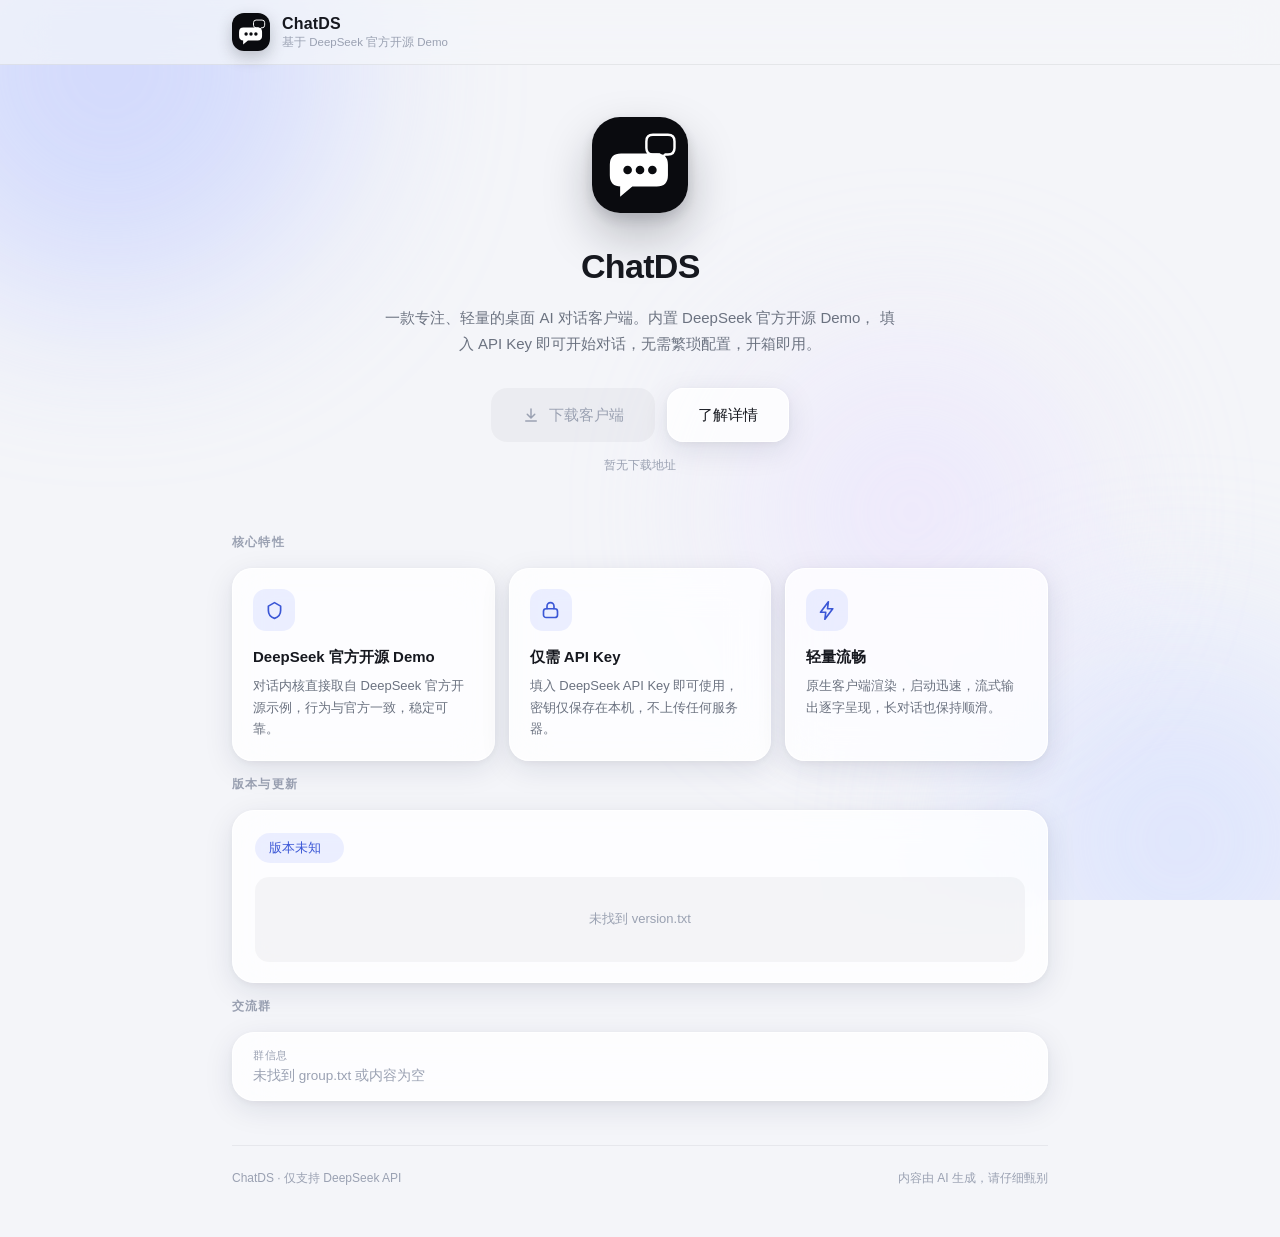
==== index.html @ 95b1613e "Update print statement from 'Hello' to 'Goodbye'" ====
<!DOCTYPE html>
<html lang="zh-CN">
<head>
<meta charset="utf-8">
<meta name="viewport" content="width=device-width,initial-scale=1,viewport-fit=cover,maximum-scale=1">
<meta name="theme-color" content="#F4F5F9" media="(prefers-color-scheme: light)">
<meta name="theme-color" content="#0C0E13" media="(prefers-color-scheme: dark)">
<title>ChatDS · 智能对话客户端</title>
<link rel="icon" href="data:image/svg+xml,%3Csvg xmlns='http://www.w3.org/2000/svg' viewBox='0 0 1024 1024'%3E%3Crect width='1024' height='1024' rx='220' fill='%23000'/%3E%3Cpath d='M310 390H690Q810 390 810 510V620Q810 740 690 740H430L300 850V740H310Q190 740 190 620V510Q190 390 310 390Z' fill='%23fff'/%3E%3C/svg%3E">
<style>
*,*::before,*::after{box-sizing:border-box;}

/* ================= 变量：浅色（默认） ================= */
:root{
  --primary:#4D6BFE;
  --primary-2:#5B78FF;
  --primary-600:#3B57D6;

  --bg:#F4F5F9;
  --nav-bg:rgba(244,245,249,.72);

  --text:#16181F;
  --text-2:#6B7280;
  --text-3:#9AA1B2;

  --line:rgba(17,24,39,.07);
  --border-card:rgba(255,255,255,.9);
  --border-soft:rgba(17,24,39,.06);
  --border-row:rgba(17,24,39,.055);

  --surface:rgba(255,255,255,.78);
  --surface-solid:#ffffff;
  --surface-sunken:rgba(17,24,39,.035);

  --tint:rgba(77,107,254,.1);
  --tint-strong:rgba(77,107,254,.18);
  --quote-bg:rgba(77,107,254,.07);
  --quote-text:#4A5060;
  --code-bg:rgba(77,107,254,.09);
  --code-text:var(--primary-600);

  --shadow-md:0 8px 30px rgba(23,32,68,.10),0 2px 8px rgba(16,24,40,.05);
  --shadow-lg:0 20px 60px rgba(23,32,68,.16),0 4px 14px rgba(16,24,40,.06);

  --ease:cubic-bezier(.32,.72,0,1);
  --mono:ui-monospace,SFMono-Regular,"SF Mono",Menlo,Consolas,monospace;
}

/* ================= 变量：深色 ================= */
@media (prefers-color-scheme: dark){
  :root{
    --primary:#7A90FF;
    --primary-2:#8CA1FF;
    --primary-600:#A6B6FF;

    --bg:#0C0E13;
    --nav-bg:rgba(12,14,19,.72);

    --text:#E9EBF2;
    --text-2:#9BA3B5;
    --text-3:#6B7385;

    --line:rgba(255,255,255,.08);
    --border-card:rgba(255,255,255,.07);
    --border-soft:rgba(255,255,255,.07);
    --border-row:rgba(255,255,255,.06);

    --surface:rgba(27,31,41,.66);
    --surface-solid:#1B1F29;
    --surface-sunken:rgba(255,255,255,.04);

    --tint:rgba(122,144,255,.14);
    --tint-strong:rgba(122,144,255,.24);
    --quote-bg:rgba(122,144,255,.1);
    --quote-text:#C3CADB;
    --code-bg:rgba(122,144,255,.14);
    --code-text:#B6C3FF;

    --shadow-md:0 8px 30px rgba(0,0,0,.4),0 2px 8px rgba(0,0,0,.24);
    --shadow-lg:0 20px 60px rgba(0,0,0,.55),0 4px 14px rgba(0,0,0,.3);
  }
}

/* ================= 基础 ================= */
html{height:100%;}
body{
  margin:0;
  min-height:100%;
  font-family:-apple-system,BlinkMacSystemFont,"Segoe UI","PingFang SC","Hiragino Sans GB","Microsoft YaHei","Helvetica Neue",Arial,sans-serif;
  color:var(--text);
  background:var(--bg);
  -webkit-font-smoothing:antialiased;
  -moz-osx-font-smoothing:grayscale;
  -webkit-tap-highlight-color:transparent;
  line-height:1.6;
  transition:background-color .35s var(--ease),color .35s var(--ease);
}
button{font:inherit;color:inherit;background:none;border:none;padding:0;cursor:pointer;}
a{color:var(--primary);text-decoration:none;}
::-webkit-scrollbar{width:8px;height:8px;}
::-webkit-scrollbar-track{background:transparent;}
::-webkit-scrollbar-thumb{background:rgba(120,128,150,.28);border-radius:8px;}
::-webkit-scrollbar-thumb:hover{background:rgba(120,128,150,.45);}

/* ================= 环境光 ================= */
.ambient{position:fixed;inset:0;z-index:0;overflow:hidden;pointer-events:none;}
.ambient span{position:absolute;display:block;border-radius:50%;filter:blur(90px);transition:background .5s var(--ease);}
.ambient span:nth-child(1){width:460px;height:460px;background:#B9C6FF;top:-160px;left:-120px;opacity:.55;}
.ambient span:nth-child(2){width:400px;height:400px;background:#CFDAFF;bottom:-140px;right:-100px;opacity:.55;}
.ambient span:nth-child(3){width:340px;height:340px;background:#E4DAFF;top:38%;left:58%;opacity:.42;}

@media (prefers-color-scheme: dark){
  .ambient span:nth-child(1){background:#1B2A5E;opacity:.5;}
  .ambient span:nth-child(2){background:#16204A;opacity:.45;}
  .ambient span:nth-child(3){background:#2A1E4E;opacity:.35;}
}

/* ================= 顶栏：全宽铺满 ================= */
.nav{
  position:sticky;
  top:0;
  z-index:20;
  width:100%;
  padding-top:env(safe-area-inset-top,0px);
  background:var(--nav-bg);
  -webkit-backdrop-filter:blur(22px) saturate(180%);
  backdrop-filter:blur(22px) saturate(180%);
  border-bottom:1px solid var(--line);
  transition:background .35s var(--ease),border-color .35s var(--ease);
}
.nav-inner{
  max-width:860px;
  margin:0 auto;
  padding:13px 22px;
  display:flex;
  align-items:center;
  gap:12px;
}
.nav-logo{
  width:38px;height:38px;border-radius:12px;overflow:hidden;flex:0 0 38px;
  box-shadow:0 6px 16px rgba(10,12,20,.22);
}
.nav-logo svg{width:100%;height:100%;display:block;}
.nav-name{font-size:16px;font-weight:650;letter-spacing:.01em;line-height:1.3;}
.nav-sub{font-size:11.5px;color:var(--text-3);margin-top:1px;line-height:1.3;}

/* ================= 容器 ================= */
.wrap{
  position:relative;
  z-index:1;
  max-width:860px;
  margin:0 auto;
  padding:0 22px calc(48px + env(safe-area-inset-bottom,0px));
}

/* ================= Hero ================= */
.hero{
  display:flex;flex-direction:column;align-items:center;text-align:center;
  padding:52px 0 44px;
}
.hero-logo{
  width:96px;height:96px;border-radius:28px;overflow:hidden;
  box-shadow:0 22px 48px rgba(14,18,32,.26),0 6px 14px rgba(14,18,32,.14);
  margin-bottom:26px;
  animation:heroIn .7s var(--ease) both;
}
.hero-logo svg{width:100%;height:100%;display:block;}
@keyframes heroIn{from{opacity:0;transform:translateY(16px) scale(.94);}to{opacity:1;transform:none;}}
.hero-title{
  font-size:34px;font-weight:700;letter-spacing:-.02em;margin:0 0 12px;
  animation:heroIn .7s .05s var(--ease) both;
}
.hero-desc{
  font-size:15px;color:var(--text-2);line-height:1.75;max-width:520px;margin:0 0 30px;
  animation:heroIn .7s .1s var(--ease) both;
}
.hero-actions{
  display:flex;gap:12px;flex-wrap:wrap;justify-content:center;
  animation:heroIn .7s .15s var(--ease) both;
}

/* ================= 按钮 ================= */
.btn{
  display:inline-flex;align-items:center;justify-content:center;gap:9px;
  border-radius:16px;padding:14px 30px;font-size:15px;font-weight:500;
  transition:transform .2s var(--ease),box-shadow .2s,background .2s,color .2s;
}
.btn:active{transform:scale(.97);}
.btn.primary{
  color:#fff;
  background:linear-gradient(135deg,var(--primary-2),var(--primary));
  box-shadow:0 12px 30px rgba(77,107,254,.34);
}
.btn.primary:hover{box-shadow:0 16px 38px rgba(77,107,254,.44);transform:translateY(-1px);}
.btn.ghost{
  color:var(--text);
  background:var(--surface);
  border:1px solid var(--border-card);
  box-shadow:var(--shadow-md);
  -webkit-backdrop-filter:blur(14px);backdrop-filter:blur(14px);
}
.btn.ghost:hover{color:var(--primary);box-shadow:var(--shadow-lg);}
.btn.ghost:active{transform:scale(.97);}
.btn svg{width:18px;height:18px;}
.btn.disabled{
  background:var(--surface-sunken);
  color:var(--text-3);
  box-shadow:none;
  border:1px solid transparent;
  pointer-events:none;
}
.dl-note{
  font-size:12px;color:var(--text-3);margin-top:14px;text-align:center;min-height:18px;
  transition:color .3s var(--ease);
}

/* ================= 区块 ================= */
.section{margin-top:14px;}
.section-label{
  font-size:12px;font-weight:600;color:var(--text-3);
  letter-spacing:.1em;text-transform:uppercase;margin:0 0 16px;
}

/* ================= 特性 ================= */
.features{
  display:grid;grid-template-columns:repeat(auto-fit,minmax(220px,1fr));gap:14px;
}
.feature{
  background:var(--surface);
  -webkit-backdrop-filter:blur(20px) saturate(180%);
  backdrop-filter:blur(20px) saturate(180%);
  border:1px solid var(--border-card);
  border-radius:20px;
  padding:20px;
  box-shadow:var(--shadow-md);
  transition:transform .22s var(--ease),box-shadow .22s,background .35s var(--ease),border-color .35s var(--ease);
}
.feature:hover{transform:translateY(-2px);box-shadow:var(--shadow-lg);}
.feature-icon{
  width:42px;height:42px;border-radius:13px;
  display:grid;place-items:center;
  background:var(--tint);
  color:var(--primary-600);
  margin-bottom:14px;
  transition:background .35s var(--ease),color .35s var(--ease);
}
.feature-icon svg{width:21px;height:21px;}
.feature h3{font-size:15px;font-weight:600;margin:0 0 6px;}
.feature p{font-size:13px;color:var(--text-2);line-height:1.65;margin:0;}

/* ================= 版本卡片 ================= */
.ver-card{
  background:var(--surface);
  -webkit-backdrop-filter:blur(20px) saturate(180%);
  backdrop-filter:blur(20px) saturate(180%);
  border:1px solid var(--border-card);
  border-radius:22px;
  padding:22px 22px 20px;
  box-shadow:var(--shadow-md);
  transition:background .35s var(--ease),border-color .35s var(--ease);
}
.ver-head{
  display:flex;align-items:center;justify-content:space-between;
  gap:12px;margin-bottom:14px;flex-wrap:wrap;
}
.ver-badge{
  display:inline-flex;align-items:center;gap:8px;
  font-size:12.5px;color:var(--primary-600);
  background:var(--tint);
  padding:5px 14px;border-radius:999px;
  font-weight:500;letter-spacing:.01em;
  transition:background .35s var(--ease),color .35s var(--ease);
}
.ver-code{color:var(--text-3);font-weight:400;font-size:11.5px;}
.ver-log{
  background:var(--surface-sunken);
  border-radius:14px;
  padding:14px 16px;
  font-size:13.5px;line-height:1.75;
  color:var(--text-2);
  max-height:280px;overflow-y:auto;
  transition:background .35s var(--ease),color .35s var(--ease);
}
.ver-log .md{font-size:13.5px;line-height:1.75;}
.ver-log .md p{margin:0 0 10px;}
.ver-log .md p:last-child{margin-bottom:0;}
.ver-log .md .md-h{font-size:14px;font-weight:600;color:var(--text);margin:12px 0 6px;}
.ver-log .md .md-h:first-child{margin-top:0;}
.ver-log .md ul,.ver-log .md ol{margin:6px 0 10px;padding-left:22px;}
.ver-log .md li{margin:3px 0;}
.ver-log .md blockquote{
  margin:0 0 10px;padding:9px 13px;font-size:13px;
  background:var(--quote-bg);
  border-left:3px solid var(--primary);
  border-radius:0 10px 10px 0;
  color:var(--quote-text);
}
.ver-log .md blockquote:last-child{margin-bottom:0;}
.ver-log .md blockquote p:last-child{margin-bottom:0;}
.ver-log .md code{
  font-family:var(--mono);font-size:.88em;
  background:var(--code-bg);color:var(--code-text);
  padding:2px 6px;border-radius:6px;
}
.ver-log .md a{color:var(--primary);}
.ver-log .md hr{border:none;border-top:1px solid var(--line);margin:14px 0;}
.log-empty{
  color:var(--text-3);font-size:13px;text-align:center;
  padding:18px 0;line-height:1.6;
}

/* ================= 群信息 ================= */
.group-card{
  background:var(--surface);
  -webkit-backdrop-filter:blur(20px) saturate(180%);
  backdrop-filter:blur(20px) saturate(180%);
  border:1px solid var(--border-card);
  border-radius:22px;
  box-shadow:var(--shadow-md);
  overflow:hidden;
  transition:background .35s var(--ease),border-color .35s var(--ease);
}
.group-row{
  display:flex;align-items:center;gap:12px;
  padding:14px 20px;
  transition:border-color .35s var(--ease);
}
.group-row + .group-row{border-top:1px solid var(--border-row);}
.group-left{flex:1;min-width:0;}
.group-label{
  font-size:11px;font-weight:500;color:var(--text-3);
  letter-spacing:.06em;text-transform:uppercase;margin-bottom:3px;
}
.group-value{
  font-size:15px;font-weight:550;color:var(--text);
  letter-spacing:.03em;word-break:break-all;line-height:1.4;
}
.group-value.mono{font-family:var(--mono);font-size:14px;letter-spacing:.04em;}
.group-empty{
  color:var(--text-3);font-size:13.5px;font-weight:400;letter-spacing:0;
}
.copy-btn{
  flex:0 0 auto;
  font-size:12px;font-weight:500;color:var(--primary-600);
  background:var(--tint);
  padding:7px 14px;border-radius:10px;
  transition:background .18s,color .18s,transform .16s var(--ease);
}
.copy-btn:hover{background:var(--tint-strong);}
.copy-btn:active{transform:scale(.94);}
.copy-btn.done{background:rgba(16,185,129,.16);color:#0E9F6E;}

/* ================= 页脚 ================= */
.foot{
  margin-top:44px;padding-top:22px;
  border-top:1px solid var(--border-soft);
  font-size:12px;color:var(--text-3);
  display:flex;justify-content:space-between;gap:12px;flex-wrap:wrap;
  line-height:1.7;
  transition:border-color .35s var(--ease),color .35s var(--ease);
}

/* ================= Snackbar ================= */
#snackbar{
  position:fixed;left:50%;bottom:calc(30px + env(safe-area-inset-bottom,0px));
  transform:translate(-50%,16px);
  background:rgba(22,24,32,.93);
  color:#fff;font-size:13.5px;line-height:1.5;
  padding:11px 20px;border-radius:14px;
  -webkit-backdrop-filter:blur(14px);backdrop-filter:blur(14px);
  box-shadow:0 12px 34px rgba(10,14,24,.28);
  opacity:0;pointer-events:none;
  transition:opacity .26s var(--ease),transform .26s var(--ease);
  z-index:200;max-width:82vw;text-align:center;
}
#snackbar.show{opacity:1;transform:translate(-50%,0);}

/* ================= 响应式 ================= */
@media (max-width:640px){
  .nav-inner{padding:12px 16px;}
  .wrap{padding:0 16px calc(36px + env(safe-area-inset-bottom,0px));}
  .hero{padding:36px 0 32px;}
  .hero-title{font-size:27px;}
  .hero-logo{width:80px;height:80px;border-radius:24px;}
  .hero-desc{font-size:14px;}
  .hero-actions{width:100%;}
  .btn{padding:12px 22px;font-size:14px;}
  .btn.ghost{width:100%;}
  .btn.primary{width:100%;}
  .ver-card{padding:18px 16px;}
  .group-row{padding:13px 16px;}
}
@media (prefers-reduced-motion:reduce){
  *{animation-duration:.01ms !important;transition-duration:.01ms !important;}
}
</style>
</head>
<body>

<div class="ambient"><span></span><span></span><span></span></div>

<!-- 顶栏：全宽毛玻璃 -->
<header class="nav">
  <div class="nav-inner">
    <div class="nav-logo">
      <svg viewBox="0 0 1024 1024" aria-hidden="true">
        <rect width="1024" height="1024" rx="220" fill="#0A0B0F"/>
        <path d="M650 190H810Q880 190 880 260V330Q880 400 810 400H780L720 460V400H650Q580 400 580 330V260Q580 190 650 190Z"
              fill="none" stroke="#fff" stroke-width="26" stroke-linejoin="round"/>
        <path d="M310 390H690Q810 390 810 510V620Q810 740 690 740H430L300 850V740H310Q190 740 190 620V510Q190 390 310 390Z" fill="#fff"/>
        <circle cx="380" cy="565" r="46" fill="#0A0B0F"/>
        <circle cx="512" cy="565" r="46" fill="#0A0B0F"/>
        <circle cx="644" cy="565" r="46" fill="#0A0B0F"/>
      </svg>
    </div>
    <div>
      <div class="nav-name">ChatDS</div>
      <div class="nav-sub">基于 DeepSeek 官方开源 Demo</div>
    </div>
  </div>
</header>

<div class="wrap">

  <!-- Hero -->
  <section class="hero">
    <div class="hero-logo">
      <svg viewBox="0 0 1024 1024" aria-hidden="true">
        <rect width="1024" height="1024" rx="220" fill="#0A0B0F"/>
        <path d="M650 190H810Q880 190 880 260V330Q880 400 810 400H780L720 460V400H650Q580 400 580 330V260Q580 190 650 190Z"
              fill="none" stroke="#fff" stroke-width="26" stroke-linejoin="round"/>
        <path d="M310 390H690Q810 390 810 510V620Q810 740 690 740H430L300 850V740H310Q190 740 190 620V510Q190 390 310 390Z" fill="#fff"/>
        <circle cx="380" cy="565" r="46" fill="#0A0B0F"/>
        <circle cx="512" cy="565" r="46" fill="#0A0B0F"/>
        <circle cx="644" cy="565" r="46" fill="#0A0B0F"/>
      </svg>
    </div>
    <h1 class="hero-title">ChatDS</h1>
    <p class="hero-desc">
      一款专注、轻量的桌面 AI 对话客户端。内置 DeepSeek 官方开源 Demo，
      填入 API Key 即可开始对话，无需繁琐配置，开箱即用。
    </p>
    <div class="hero-actions">
      <a class="btn primary disabled" id="downloadBtn" href="#" target="_blank" rel="noopener noreferrer">
        <svg viewBox="0 0 24 24" fill="none" stroke="currentColor" stroke-width="2" stroke-linecap="round" stroke-linejoin="round">
          <path d="M12 4v11M7 11l5 5 5-5M5 20h14"/>
        </svg>
        下载客户端
      </a>
      <a class="btn ghost" href="#features">了解详情</a>
    </div>
    <div class="dl-note" id="dlNote">正在获取下载地址</div>
  </section>

  <!-- 特性 -->
  <section class="section" id="features">
    <p class="section-label">核心特性</p>
    <div class="features">
      <div class="feature">
        <div class="feature-icon">
          <svg viewBox="0 0 24 24" fill="none" stroke="currentColor" stroke-width="1.9" stroke-linecap="round" stroke-linejoin="round">
            <path d="M12 3l7 4v5c0 4.4-3 7.7-7 9-4-1.3-7-4.6-7-9V7l7-4z"/>
          </svg>
        </div>
        <h3>DeepSeek 官方开源 Demo</h3>
        <p>对话内核直接取自 DeepSeek 官方开源示例，行为与官方一致，稳定可靠。</p>
      </div>
      <div class="feature">
        <div class="feature-icon">
          <svg viewBox="0 0 24 24" fill="none" stroke="currentColor" stroke-width="1.9" stroke-linecap="round" stroke-linejoin="round">
            <rect x="4" y="10" width="16" height="10" rx="3"/>
            <path d="M8 10V7a4 4 0 0 1 8 0v3"/>
          </svg>
        </div>
        <h3>仅需 API Key</h3>
        <p>填入 DeepSeek API Key 即可使用，密钥仅保存在本机，不上传任何服务器。</p>
      </div>
      <div class="feature">
        <div class="feature-icon">
          <svg viewBox="0 0 24 24" fill="none" stroke="currentColor" stroke-width="1.9" stroke-linecap="round" stroke-linejoin="round">
            <path d="M13 2L4 14h6l-1 8 9-12h-6l1-8z"/>
          </svg>
        </div>
        <h3>轻量流畅</h3>
        <p>原生客户端渲染，启动迅速，流式输出逐字呈现，长对话也保持顺滑。</p>
      </div>
    </div>
  </section>

  <!-- 版本 & 更新日志 -->
  <section class="section">
    <p class="section-label">版本与更新</p>
    <div class="ver-card">
      <div class="ver-head">
        <div class="ver-badge">
          <span id="verText">版本读取中</span>
          <span class="ver-code" id="verCode"></span>
        </div>
      </div>
      <div class="ver-log" id="updateLog">
        <div class="log-empty">正在获取更新信息</div>
      </div>
    </div>
  </section>

  <!-- 群信息 -->
  <section class="section">
    <p class="section-label">交流群</p>
    <div class="group-card" id="groupCard">
      <div class="group-row">
        <div class="group-left">
          <div class="group-label">群信息</div>
          <div class="group-value group-empty">正在获取 group.txt</div>
        </div>
      </div>
    </div>
  </section>

  <!-- 页脚 -->
  <footer class="foot">
    <span>ChatDS · 仅支持 DeepSeek API</span>
    <span>内容由 AI 生成，请仔细甄别</span>
  </footer>

</div>

<div id="snackbar"></div>

<script>
(function () {
  'use strict';

  var $ = function (s, r) { return (r || document).querySelector(s); };

  function escapeHtml(s) {
    return String(s == null ? '' : s).replace(/[&<>"']/g, function (c) {
      return { '&': '&amp;', '<': '&lt;', '>': '&gt;', '"': '&quot;', "'": '&#39;' }[c];
    });
  }

  var snackTimer = null;
  function toast(msg) {
    var el = $('#snackbar');
    el.textContent = msg;
    el.classList.add('show');
    clearTimeout(snackTimer);
    snackTimer = setTimeout(function () { el.classList.remove('show'); }, 2200);
  }

  function copyText(text) {
    var t = String(text == null ? '' : text);
    if (navigator.clipboard && navigator.clipboard.writeText) {
      navigator.clipboard.writeText(t).then(function () { toast('已复制'); })
        .catch(function () { fallbackCopy(t); });
    } else {
      fallbackCopy(t);
    }
  }
  function fallbackCopy(t) {
    try {
      var ta = document.createElement('textarea');
      ta.value = t;
      ta.style.cssText = 'position:fixed;top:-1000px;left:-1000px;opacity:0;';
      document.body.appendChild(ta);
      ta.select();
      document.execCommand('copy');
      document.body.removeChild(ta);
      toast('已复制');
    } catch (e) { toast('复制失败，请手动选择'); }
  }

  /* ---------------- Markdown（轻量） ---------------- */
  function renderMarkdown(src) {
    var text = String(src == null ? '' : src);
    if (!text) return '';
    if (((text.match(/```/g) || []).length % 2) === 1) text += '\n```';

    var blocks = [];
    text = text.replace(/```([^\n`]*)\n?([\s\S]*?)```/g, function (m, lang, code) {
      blocks.push({ lang: (lang || '').trim(), code: code.replace(/\n$/, '') });
      return '\u0000' + (blocks.length - 1) + '\u0000';
    });

    function inline(t) {
      return escapeHtml(t)
        .replace(/`([^`\n]+)`/g, '<code>$1</code>')
        .replace(/\*\*([^*\n]+)\*\*/g, '<strong>$1</strong>')
        .replace(/__([^_\n]+)__/g, '<strong>$1</strong>')
        .replace(/(^|[^*\w])\*([^*\n]+)\*/g, '$1<em>$2</em>')
        .replace(/\[([^\]]+)\]\(([^)\s]+)\)/g, '<a href="$2" target="_blank" rel="noopener noreferrer">$1</a>');
    }

    var lines = text.split('\n');
    var out = [];
    var i = 0;
    var listType = null;

    function closeList() { if (listType) { out.push('</' + listType + '>'); listType = null; } }

    while (i < lines.length) {
      var line = lines[i].replace(/\s+$/, '');

      var ph = line.match(/^\u0000(\d+)\u0000$/);
      if (ph) {
        closeList();
        var b = blocks[+ph[1]] || { lang: '', code: '' };
        out.push('<pre><code>' + escapeHtml(b.code) + '</code></pre>');
        i++; continue;
      }

      if (!line.trim()) { closeList(); i++; continue; }

      if (/^>\s?/.test(line)) {
        closeList();
        var quote = [];
        while (i < lines.length && /^>\s?/.test(lines[i])) {
          quote.push(lines[i].replace(/^>\s?/, ''));
          i++;
        }
        out.push('<blockquote>' + renderMarkdown(quote.join('\n')) + '</blockquote>');
        continue;
      }

      var h = line.match(/^(#{1,6})\s+(.*)$/);
      if (h) {
        closeList();
        out.push('<p class="md-h">' + inline(h[2]) + '</p>');
        i++; continue;
      }

      if (/^(-{3,}|\*{3,}|_{3,})$/.test(line.trim())) {
        closeList(); out.push('<hr>'); i++; continue;
      }

      var ul = line.match(/^\s*[-*+]\s+(.*)$/);
      var ol = line.match(/^\s*\d+[.)]\s+(.*)$/);
      if (ul || ol) {
        var want = ul ? 'ul' : 'ol';
        if (listType !== want) { closeList(); out.push('<' + want + '>'); listType = want; }
        out.push('<li>' + inline((ul || ol)[1]) + '</li>');
        i++; continue;
      }

      closeList();
      var para = [line];
      i++;
      while (i < lines.length) {
        var l = lines[i];
        if (!l.trim()) break;
        if (/^\u0000\d+\u0000$/.test(l.trim())) break;
        if (/^>\s?/.test(l)) break;
        if (/^#{1,6}\s+/.test(l)) break;
        if (/^\s*[-*+]\s+/.test(l) || /^\s*\d+[.)]\s+/.test(l)) break;
        if (/^(-{3,}|\*{3,}|_{3,})$/.test(l.trim())) break;
        para.push(l.replace(/\s+$/, ''));
        i++;
      }
      out.push('<p>' + inline(para.join('\n')).replace(/\n/g, '<br>') + '</p>');
    }
    closeList();
    return out.join('');
  }

  /* ---------------- version.txt 解析 ---------------- */
  function parseVersionTxt(txt) {
    var res = { version: '', code: '', logMd: false, dlLink: '', updateLog: '' };
    var lines = String(txt || '').replace(/\r\n?/g, '\n').split('\n');
    var i = 0;

    while (i < lines.length) {
      var line = lines[i];

      if (/^\s*version\s*:\s*code\s*:/i.test(line)) {
        res.code = line.replace(/^\s*version\s*:\s*code\s*:/i, '').trim();
        i++; continue;
      }
      if (/^\s*version\s*:/i.test(line)) {
        res.version = line.replace(/^\s*version\s*:/i, '').trim();
        i++; continue;
      }
      if (/^\s*log_md\s*:/i.test(line)) {
        res.logMd = /true/i.test(line.replace(/^\s*log_md\s*:/i, ''));
        i++; continue;
      }
      if (/^\s*dl_link\s*:/i.test(line)) {
        res.dlLink = line.replace(/^\s*dl_link\s*:/i, '').trim();
        i++; continue;
      }
      if (/^\s*update_log\s*:/i.test(line)) {
        var rest = line.replace(/^\s*update_log\s*:/i, '').trim();
        if (rest.charAt(0) === '"') {
          var buf = [rest.slice(1)];
          i++;
          while (i < lines.length) {
            var cur = lines[i];
            if (/"\s*$/.test(cur)) { buf.push(cur.replace(/"\s*$/, '')); i++; break; }
            buf.push(cur); i++;
          }
          res.updateLog = buf.join('\n');
        } else {
          res.updateLog = rest;
          i++;
        }
        continue;
      }
      i++;
    }
    return res;
  }

  /* ---------------- group.txt 解析 ---------------- */
  function parseGroupTxt(txt) {
    var res = { numbers: [], password: '' };
    String(txt || '').replace(/\r\n?/g, '\n').split('\n').forEach(function (line) {
      var m = line.match(/^\s*number\s*[:：]\s*(.+)$/i);
      if (m) {
        res.numbers = m[1].split(/[\/,，、;；|\s]+/)
          .map(function (s) { return s.trim(); })
          .filter(Boolean);
        return;
      }
      var p = line.match(/^\s*(?:password|passwd|pwd|key|secret)\s*[:：]\s*(.+)$/i);
      if (p) res.password = p[1].trim();
    });
    return res;
  }

  function fetchText(path) {
    return fetch(path, { cache: 'no-store' }).then(function (r) {
      if (!r.ok) throw new Error('HTTP ' + r.status);
      return r.text();
    });
  }

  /* ---------------- 渲染版本 ---------------- */
  function renderVersion(v) {
    var verText = $('#verText');
    var verCode = $('#verCode');
    var logBox = $('#updateLog');
    var dlBtn = $('#downloadBtn');
    var dlNote = $('#dlNote');

    if (!v) {
      verText.textContent = '版本未知';
      verCode.textContent = '';
      logBox.innerHTML = '<div class="log-empty">未找到 version.txt</div>';
      dlBtn.classList.add('disabled');
      dlBtn.setAttribute('href', '#');
      dlNote.textContent = '暂无下载地址';
      return;
    }

    verText.textContent = v.version || '未标注版本';
    verCode.textContent = v.code ? ('#' + v.code) : '';

    if (v.updateLog && v.updateLog.trim()) {
      logBox.innerHTML = v.logMd
        ? '<div class="md">' + renderMarkdown(v.updateLog) + '</div>'
        : '<div class="md"><p>' + escapeHtml(v.updateLog).replace(/\n/g, '<br>') + '</p></div>';
    } else {
      logBox.innerHTML = '<div class="log-empty">暂无更新说明</div>';
    }

    if (v.dlLink && v.dlLink.trim()) {
      var link = v.dlLink.trim();
      if (!/^https?:\/\//i.test(link) && !/^\/\//.test(link)) link = 'https://' + link;
      dlBtn.href = link;
      dlBtn.classList.remove('disabled');
      dlNote.textContent = '点击前往下载页面';
    } else {
      dlBtn.classList.add('disabled');
      dlBtn.setAttribute('href', '#');
      dlNote.textContent = '暂无下载地址';
    }
  }

  /* ---------------- 渲染群信息 ---------------- */
  function renderGroup(g) {
    var card = $('#groupCard');
    if (!g || (!g.numbers.length && !g.password)) {
      card.innerHTML =
        '<div class="group-row">' +
          '<div class="group-left">' +
            '<div class="group-label">群信息</div>' +
            '<div class="group-value group-empty">未找到 group.txt 或内容为空</div>' +
          '</div>' +
        '</div>';
      return;
    }

    var html = '';
    g.numbers.forEach(function (num, idx) {
      var label = g.numbers.length > 1 ? ('Q 群 ' + (idx + 1)) : 'Q 群号';
      html +=
        '<div class="group-row">' +
          '<div class="group-left">' +
            '<div class="group-label">' + escapeHtml(label) + '</div>' +
            '<div class="group-value mono">' + escapeHtml(num) + '</div>' +
          '</div>' +
          '<button class="copy-btn" type="button" data-copy="' + escapeHtml(num) + '">复制</button>' +
        '</div>';
    });

    if (g.password) {
      html +=
        '<div class="group-row">' +
          '<div class="group-left">' +
            '<div class="group-label">入群密钥</div>' +
            '<div class="group-value mono">' + escapeHtml(g.password) + '</div>' +
          '</div>' +
          '<button class="copy-btn" type="button" data-copy="' + escapeHtml(g.password) + '">复制</button>' +
        '</div>';
    }
    card.innerHTML = html;
  }

  /* ---------------- 复制事件 ---------------- */
  document.addEventListener('click', function (e) {
    var copyBtn = e.target.closest('.copy-btn');
    if (copyBtn) {
      copyText(copyBtn.getAttribute('data-copy') || '');
      copyBtn.classList.add('done');
      var old = copyBtn.textContent;
      copyBtn.textContent = '已复制';
      setTimeout(function () {
        copyBtn.classList.remove('done');
        copyBtn.textContent = old === '已复制' ? '复制' : old;
      }, 1400);
    }
  });

  /* ---------------- 初始化 ---------------- */
  function init() {
    fetchText('version.txt')
      .then(function (t) { renderVersion(parseVersionTxt(t)); })
      .catch(function () { renderVersion(null); });

    fetchText('group.txt')
      .then(function (t) { renderGroup(parseGroupTxt(t)); })
      .catch(function () { renderGroup(null); });
  }

  if (document.readyState === 'loading') {
    document.addEventListener('DOMContentLoaded', init);
  } else {
    init();
  }
})();
</script>
</body>
</html>
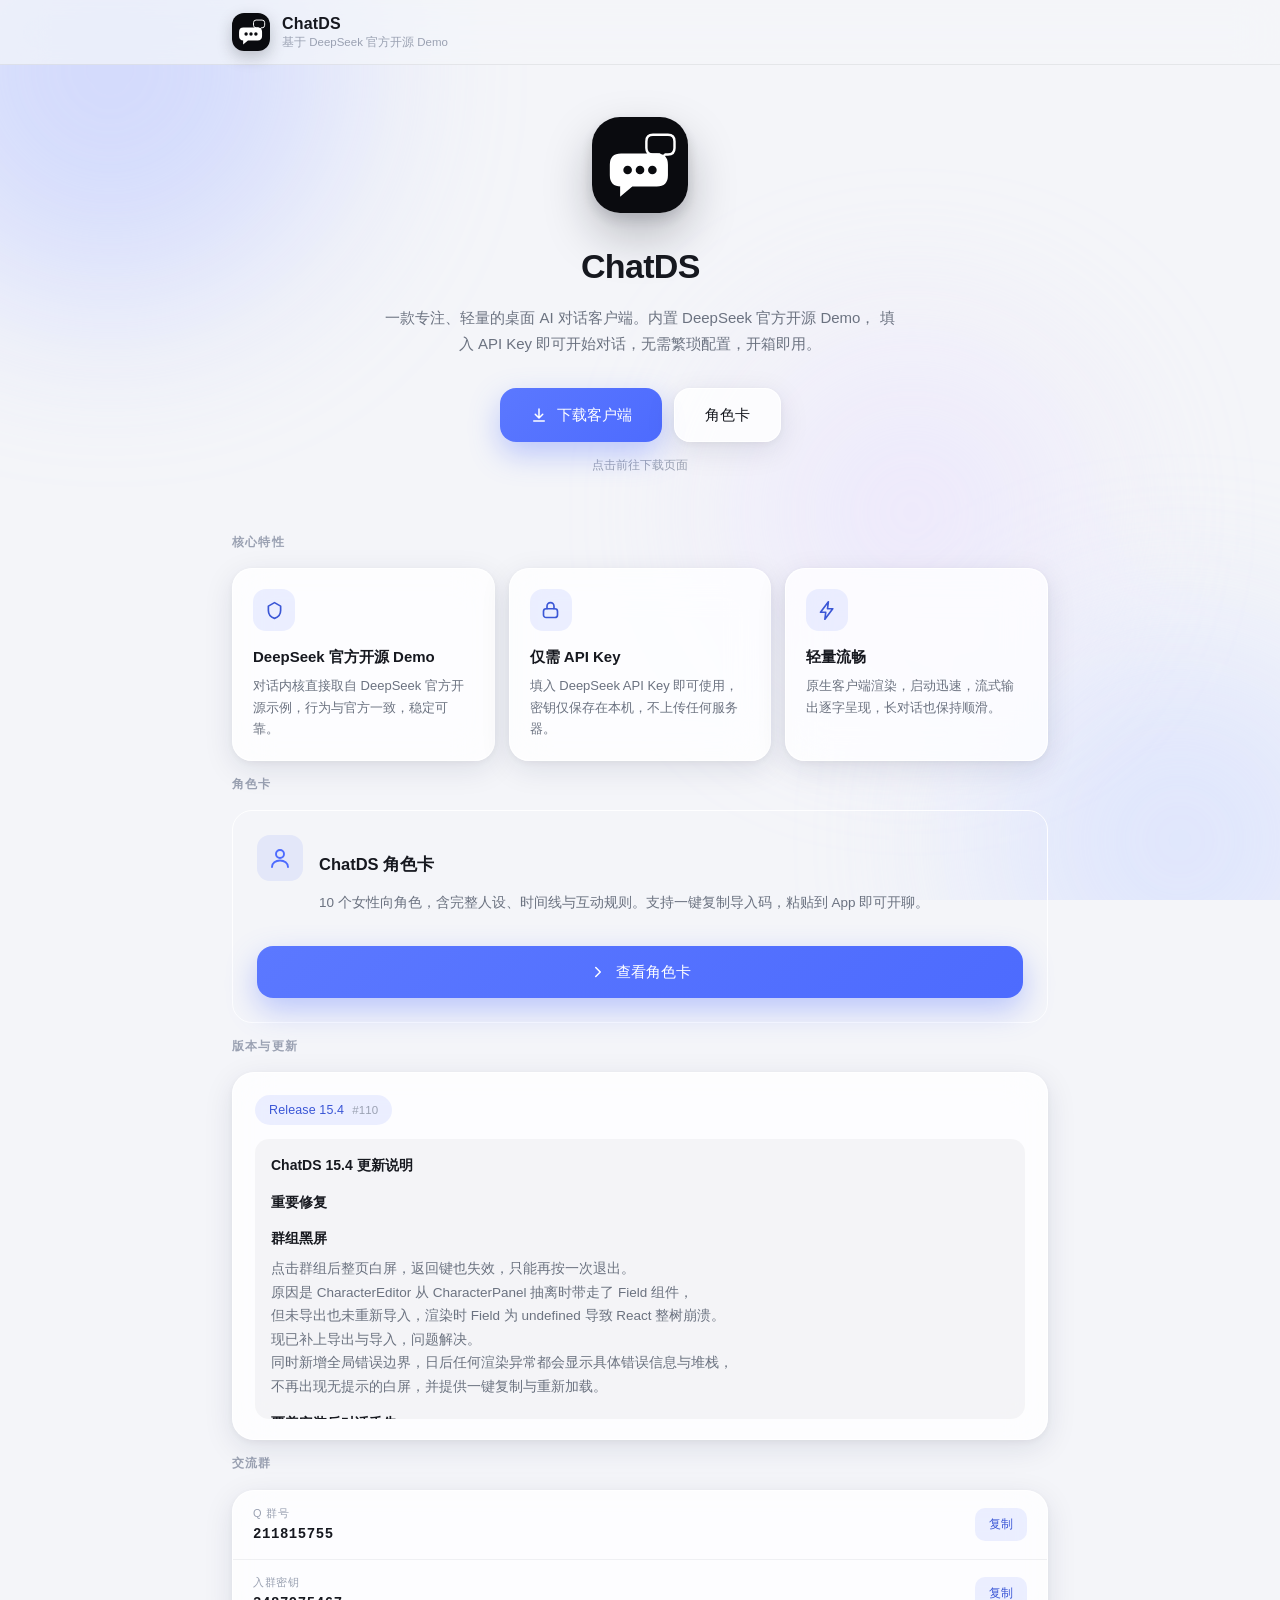
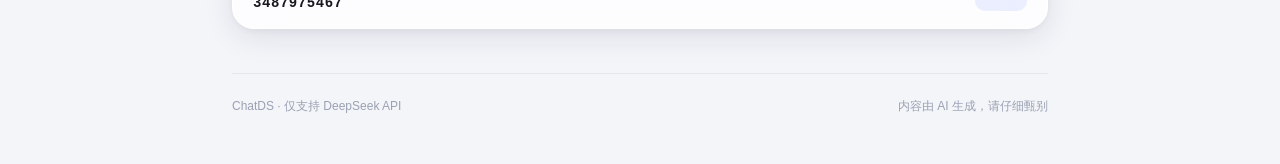
==== commit 340f1fd7: "Implement character cards section in index.html Added character cards section with styling and conte" ====
--- a/index.html
+++ b/index.html
@@ -392,6 +392,33 @@
 }
 @media (prefers-reduced-motion:reduce){
   *{animation-duration:.01ms !important;transition-duration:.01ms !important;}
+}
+
+/* ================= 角色卡 ================= */
+.char-card{
+  padding:24px;
+  border-radius:20px;
+  background:var(--card);
+  border:1px solid var(--border-card);
+  display:flex;
+  flex-direction:column;
+  gap:18px;
+}
+.char-head{display:flex;gap:16px;align-items:flex-start}
+.char-icon{
+  flex:none;width:46px;height:46px;border-radius:13px;
+  display:flex;align-items:center;justify-content:center;
+  background:rgba(77,107,254,.1);color:var(--primary);
+}
+.char-icon svg{width:24px;height:24px}
+.char-title{font-size:16.5px;font-weight:700;margin-bottom:6px}
+.char-desc{font-size:13.5px;line-height:1.75;color:var(--text-2)}
+.char-btn{width:100%;justify-content:center}
+@media(max-width:560px){
+  .char-card{padding:20px}
+  .char-head{gap:12px}
+  .char-icon{width:40px;height:40px;border-radius:11px}
+  .char-icon svg{width:20px;height:20px}
 }
 </style>
 </head>
@@ -447,7 +474,7 @@
         </svg>
         下载客户端
       </a>
-      <a class="btn ghost" href="#features">了解详情</a>
+      <a class="btn ghost" href="#characters">角色卡</a>
     </div>
     <div class="dl-note" id="dlNote">正在获取下载地址</div>
   </section>
@@ -487,6 +514,31 @@
     </div>
   </section>
 
+  <!-- 角色卡 -->
+  <section class="section" id="characters">
+    <p class="section-label">角色卡</p>
+    <div class="char-card">
+      <div class="char-head">
+        <div class="char-icon">
+          <svg viewBox="0 0 24 24" fill="none" stroke="currentColor" stroke-width="1.9" stroke-linecap="round" stroke-linejoin="round">
+            <circle cx="12" cy="8" r="4"/>
+            <path d="M4 21c0-4 3.6-6.5 8-6.5s8 2.5 8 6.5"/>
+          </svg>
+        </div>
+        <div>
+          <h3 class="char-title">ChatDS 角色卡</h3>
+          <p class="char-desc">10 个女性向角色，含完整人设、时间线与互动规则。支持一键复制导入码，粘贴到 App 即可开聊。</p>
+        </div>
+      </div>
+      <a class="btn primary char-btn" href="cards.html">
+        <svg viewBox="0 0 24 24" fill="none" stroke="currentColor" stroke-width="2" stroke-linecap="round" stroke-linejoin="round">
+          <path d="M9 18l6-6-6-6"/>
+        </svg>
+        查看角色卡
+      </a>
+    </div>
+  </section>
+
   <!-- 版本 & 更新日志 -->
   <section class="section">
     <p class="section-label">版本与更新</p>
